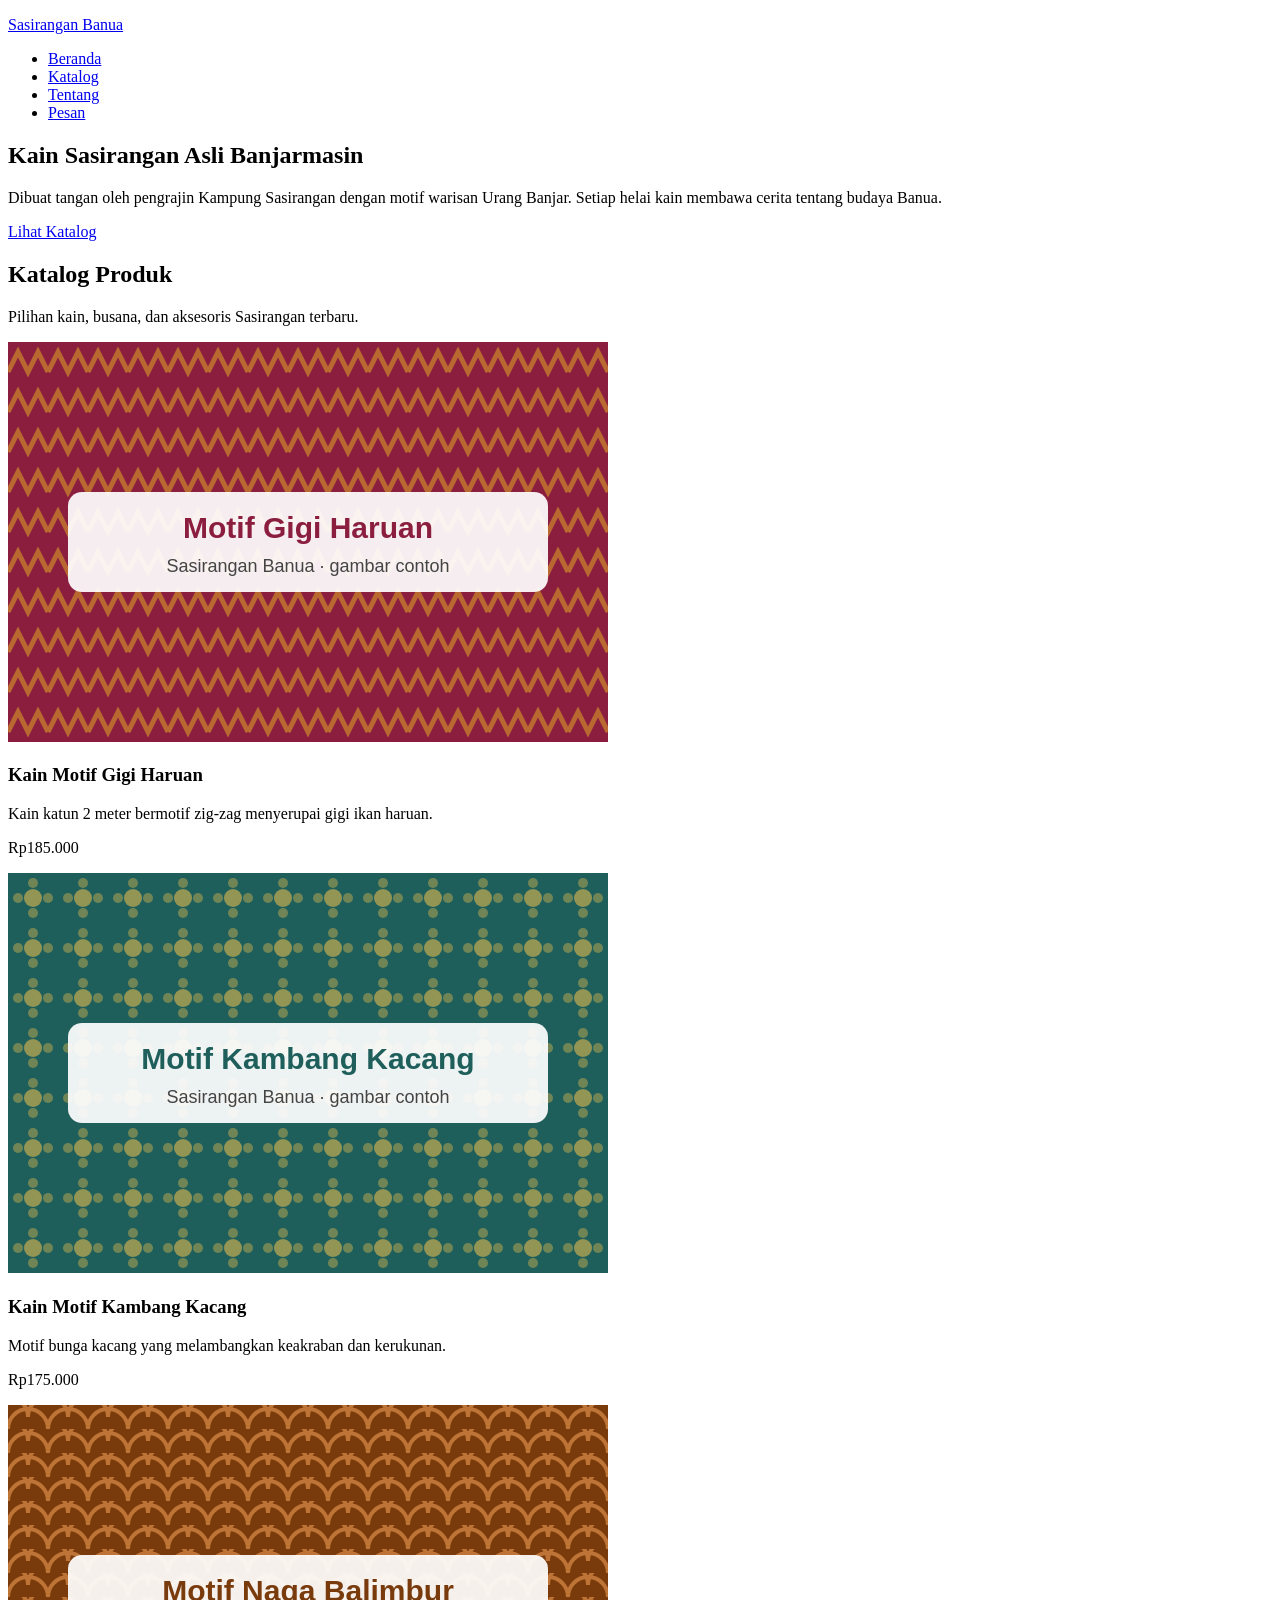
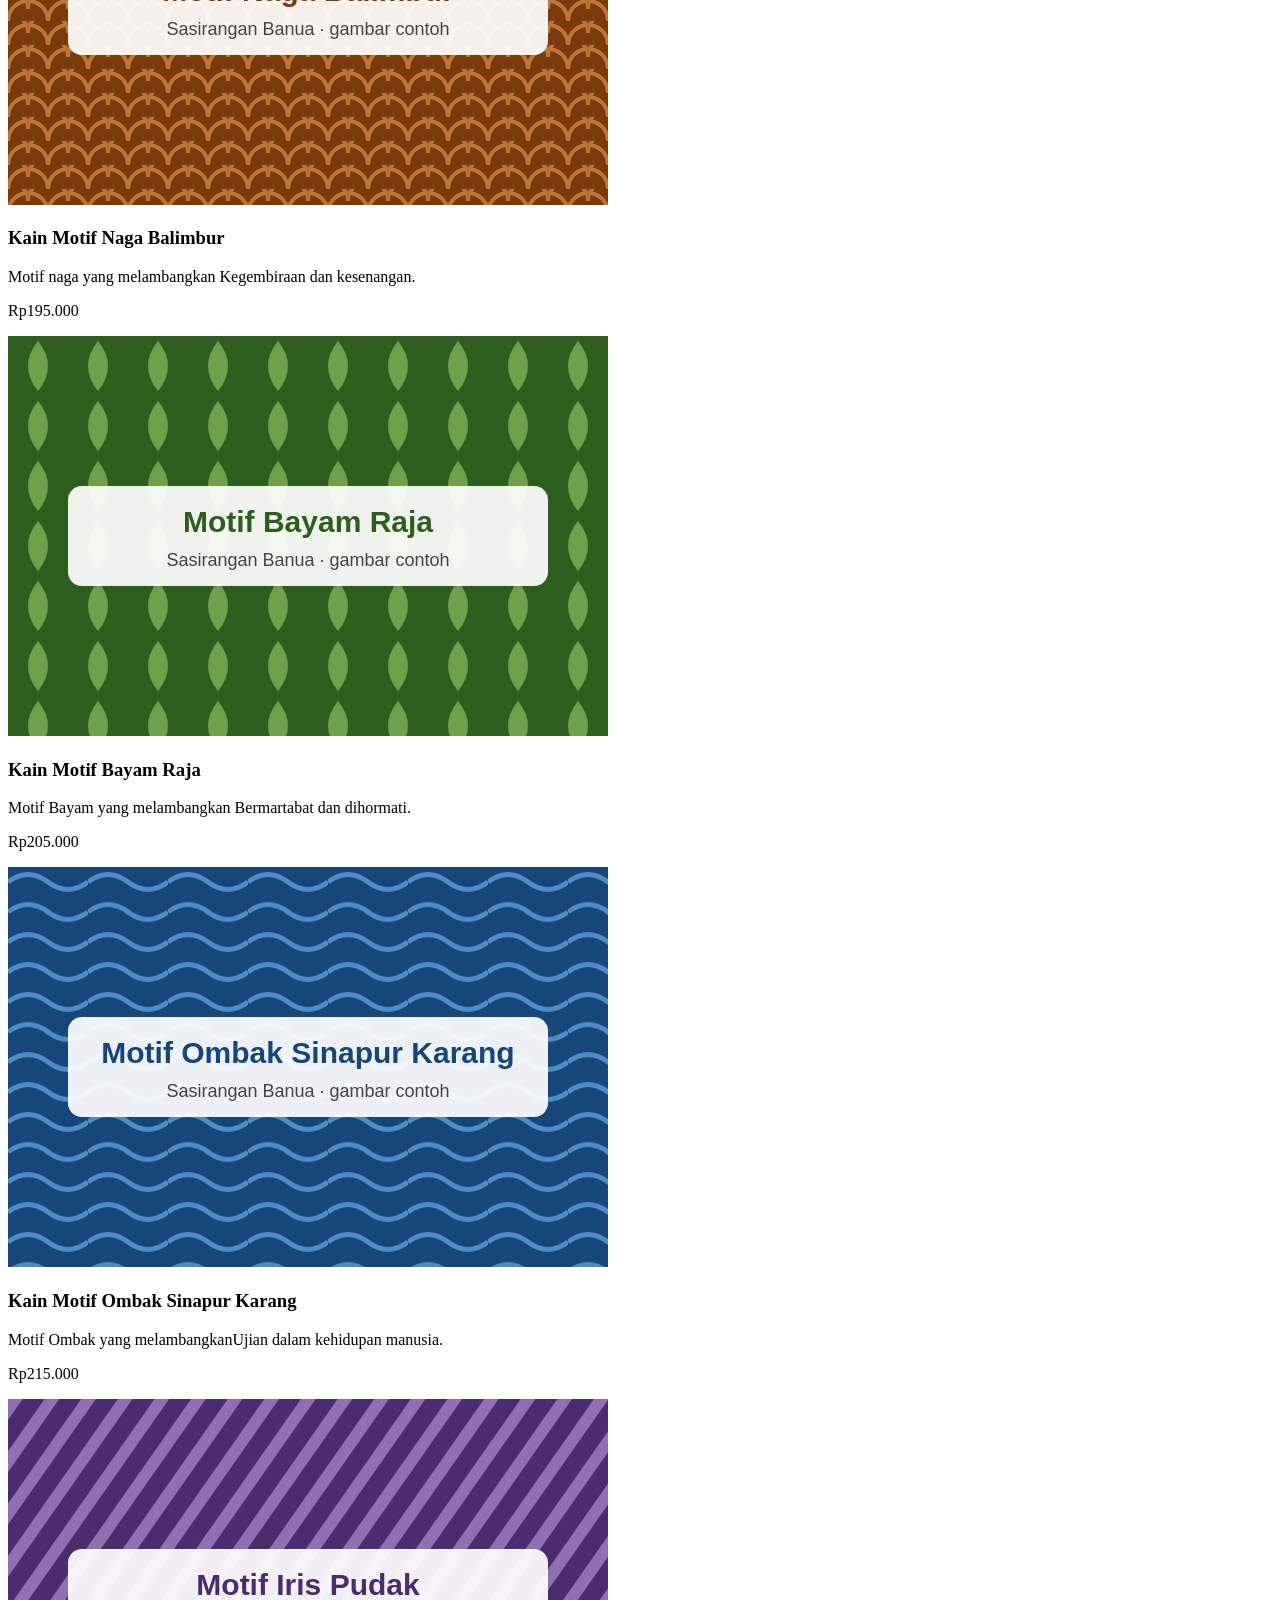
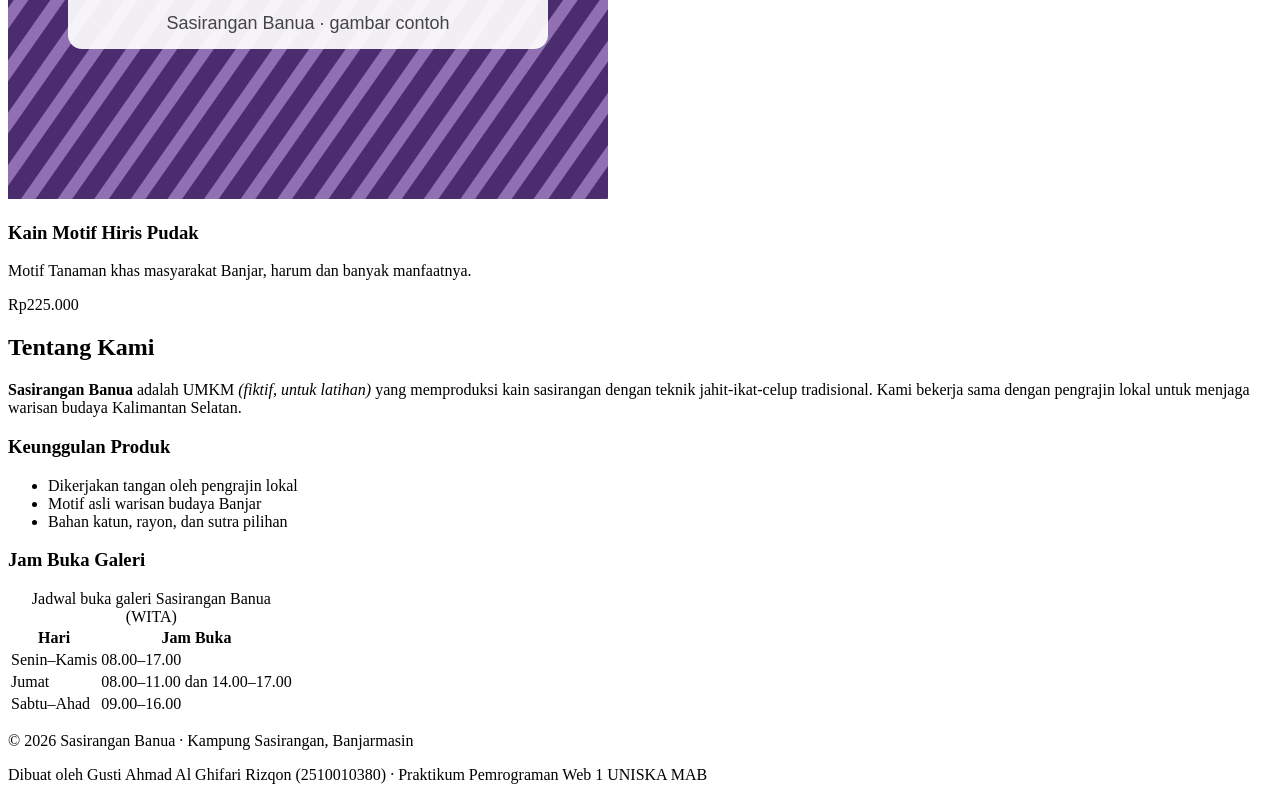
==== index.html @ bb72d0d4 "Perbaiki hasil validasi W3C" ====
<!DOCTYPE html> 
<html lang="id">  
<head> 
<meta charset="UTF-8"> 
<meta name="viewport" content="width=device-width, initial-scale=1.0"> 
<meta name="description" content="Katalog kain dan busana Sasirangan khas Banjarmasin karya pengrajin lokal."> 
    <title>Sasirangan Banua | Kain Khas Banjar</title>
</head>
<body>

    <!-- ========== HEADER & NAVIGASI ========== --> 
<header class="header-situs"> 
  <p class="logo"><a href="index.html">Sasirangan Banua</a></p> 
  <nav aria-label="Navigasi utama"> 
    <ul class="menu"> 
      <li><a href="index.html" aria-current="page">Beranda</a></li> 
      <li><a href="#katalog">Katalog</a></li> 
      <li><a href="#tentang">Tentang</a></li> 
      <li><a href="kontak.html">Pesan</a></li> 
    </ul> 
  </nav> 
</header>

<main> 
      <!-- ========== HERO ========== --> 
  <section class="hero" id="beranda"> 
    <h1>Kain Sasirangan Asli Banjarmasin</h1> 
    <p>Dibuat tangan oleh pengrajin Kampung Sasirangan dengan motif warisan Urang Banjar. 
      Setiap helai kain membawa cerita tentang budaya Banua.</p> 
    <a class="tombol" href="#katalog">Lihat Katalog</a> 
  </section> 

  <!-- ========== KATALOG ========== --> 
<section class="bagian" id="katalog"> 
  <h2>Katalog Produk</h2> 
  <p>Pilihan kain, busana, dan aksesoris Sasirangan terbaru.</p> 
 
  <div class="katalog-grid"> 
    <article class="kartu"> 
      <img src="img/gigi-haruan.svg" alt="Kain sasirangan motif gigi haruan warna merah marun" width="600" height="400"> 
      <div class="kartu-isi"> 
        <h3>Kain Motif Gigi Haruan</h3> 
        <p>Kain katun 2 meter bermotif zig-zag menyerupai gigi ikan haruan.</p> 
        <p class="harga">Rp185.000</p> 
      </div> 
    </article> 
 
    <article class="kartu"> 
      <img src="img/kambang-kacang.svg" alt="Kain sasirangan motif kambang kacang warna hijau tosca" 
        width="600" height="400"> 
      <div class="kartu-isi"> 
        <h3>Kain Motif Kambang Kacang</h3> 
        <p>Motif bunga kacang yang melambangkan keakraban dan kerukunan.</p> 
        <p class="harga">Rp175.000</p> 
      </div> 
    </article> 
        <article class="kartu"> 
      <img src="img/naga-balimbur.svg" alt="Kain sasirangan motif Naga Balimbur warna coklat muda" 
        width="600" height="400"> 
      <div class="kartu-isi"> 
        <h3>Kain Motif Naga Balimbur</h3> 
        <p>Motif naga yang melambangkan Kegembiraan dan kesenangan.</p> 
        <p class="harga">Rp195.000</p> 
      </div> 
    </article> 
        <article class="kartu"> 
      <img src="img/bayam-raja.svg" alt="Kain sasirangan motif Bayam Raja warna hijau muda" 
        width="600" height="400"> 
      <div class="kartu-isi"> 
        <h3>Kain Motif Bayam Raja</h3> 
        <p>Motif Bayam yang melambangkan Bermartabat dan dihormati.</p> 
        <p class="harga">Rp205.000</p> 
      </div> 
    </article> 
        </article> 
        <article class="kartu"> 
      <img src="img/ombak-sinapur-karang.svg" alt="Kain sasirangan motif Ombak Sinapur Karang warna biru laut" 
        width="600" height="400"> 
      <div class="kartu-isi"> 
        <h3>Kain Motif Ombak Sinapur Karang</h3> 
        <p>Motif Ombak yang melambangkanUjian dalam kehidupan manusia.</p> 
        <p class="harga">Rp215.000</p> 
      </div> 
    </article> 
        </article> 
        <article class="kartu"> 
      <img src="img/iris-pudak.svg" alt="Kain sasirangan motif Hiris Pudak warna ungu muda" 
        width="600" height="400"> 
      <div class="kartu-isi"> 
        <h3>Kain Motif Hiris Pudak</h3> 
        <p>Motif Tanaman khas masyarakat Banjar, harum dan banyak manfaatnya.</p> 
        <p class="harga">Rp225.000</p> 
      </div> 
    </article> 
  </div> 
</section> 

  <!-- ========== TENTANG ========== --> 
  <section class="bagian" id="tentang"> 
    <h2>Tentang Kami</h2> 
    <p><strong>Sasirangan Banua</strong> adalah UMKM <em>(fiktif, untuk latihan)</em> yang 
      memproduksi kain sasirangan dengan teknik jahit-ikat-celup tradisional. Kami bekerja sama 
      dengan pengrajin lokal untuk menjaga warisan budaya Kalimantan Selatan.</p> 
 
    <h3>Keunggulan Produk</h3> 
    <ul> 
      <li>Dikerjakan tangan oleh pengrajin lokal</li> 
      <li>Motif asli warisan budaya Banjar</li> 
      <li>Bahan katun, rayon, dan sutra pilihan</li> 
    </ul> 
 
    <h3>Jam Buka Galeri</h3> 
    <table> 
      <caption>Jadwal buka galeri Sasirangan Banua (WITA)</caption> 
      <thead> 
        <tr> 
          <th scope="col">Hari</th> 
          <th scope="col">Jam Buka</th> 
        </tr> 
      </thead> 
      <tbody> 
        <tr> 
          <td>Senin–Kamis</td> 
          <td>08.00–17.00</td> 
        </tr> 
        <tr> 
          <td>Jumat</td> 
          <td>08.00–11.00 dan 14.00–17.00</td> 
        </tr> 
        <tr> 
          <td>Sabtu–Ahad</td> 
          <td>09.00–16.00</td> 
        </tr> 
      </tbody> 
    </table> 
  </section> 
</main>

    <!-- ========== FOOTER ========== --> 
  <footer class="footer-situs"> 
    <p>&copy; 2026 Sasirangan Banua &middot; Kampung Sasirangan, Banjarmasin</p> 
    <p>Dibuat oleh Gusti Ahmad Al Ghifari Rizqon (2510010380) &middot; Praktikum Pemrograman Web 1 UNISKA MAB</p> 
  </footer> 

</body>
</html>
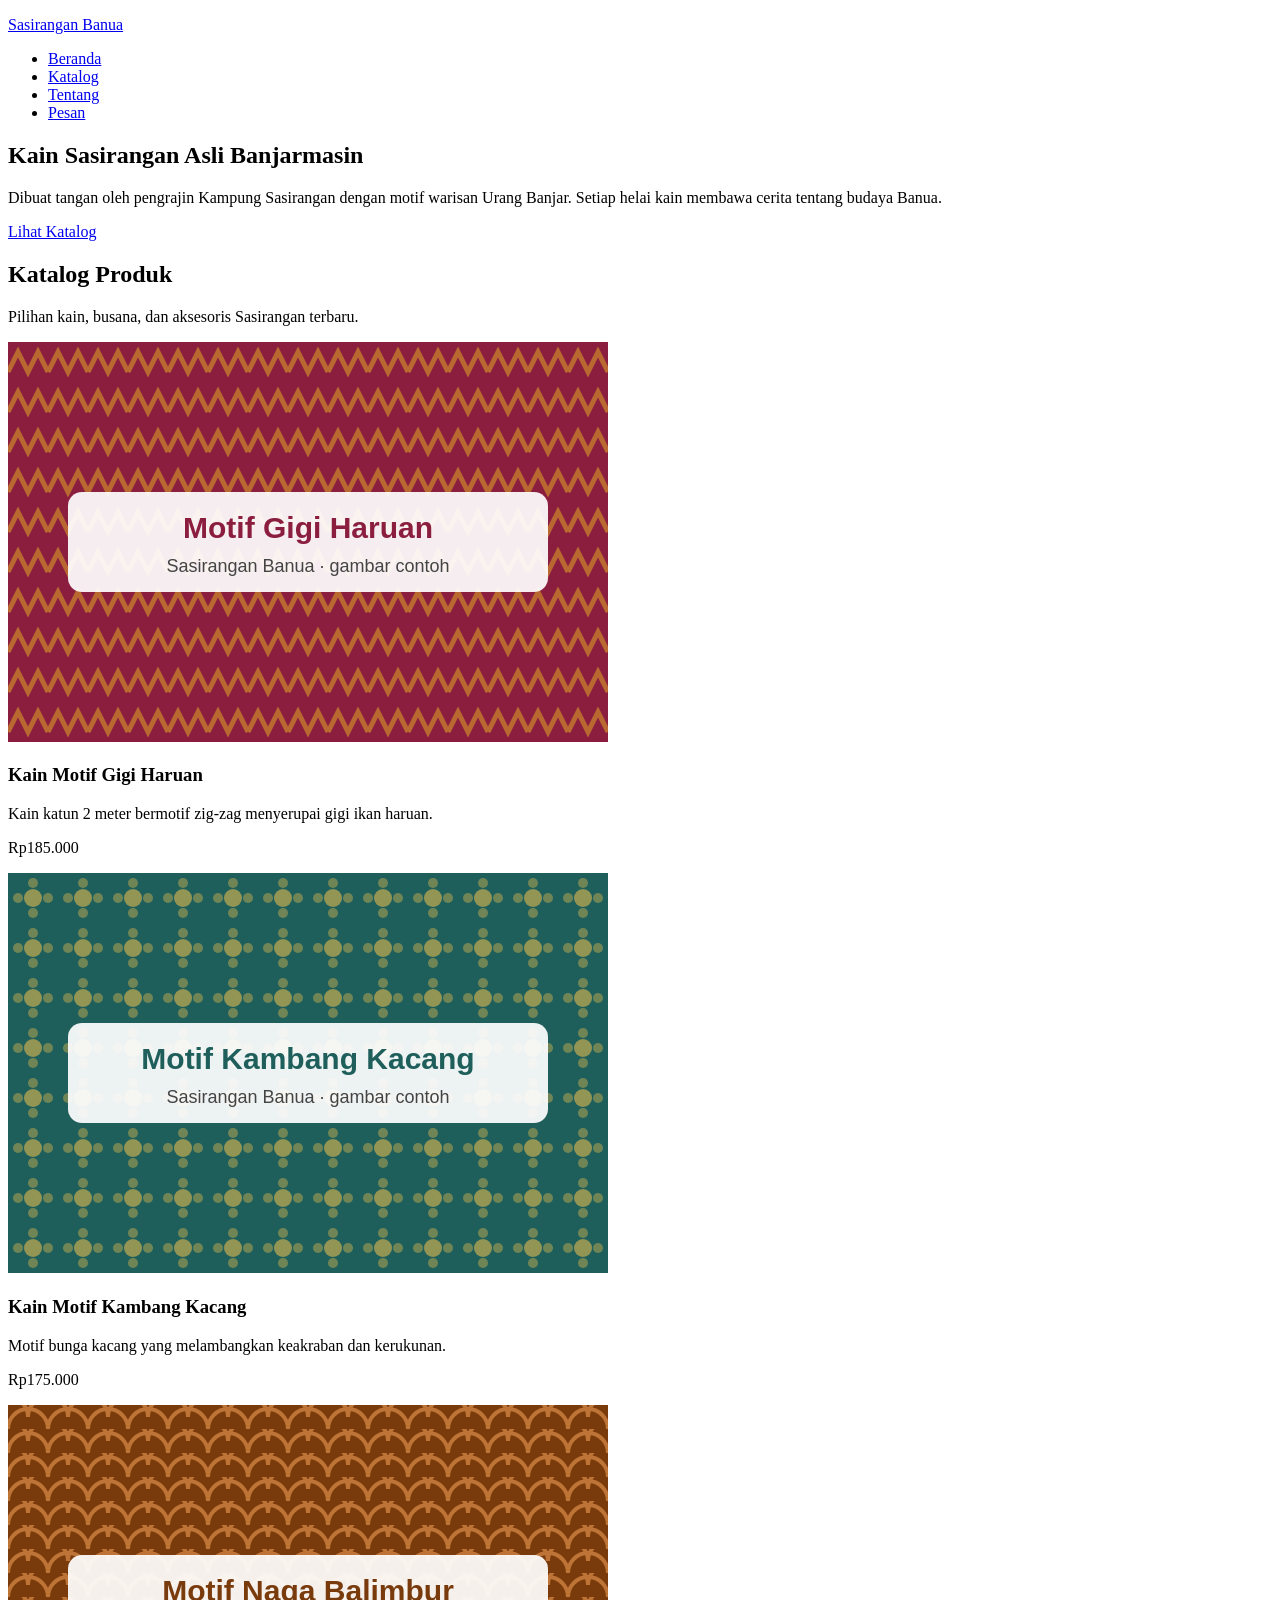
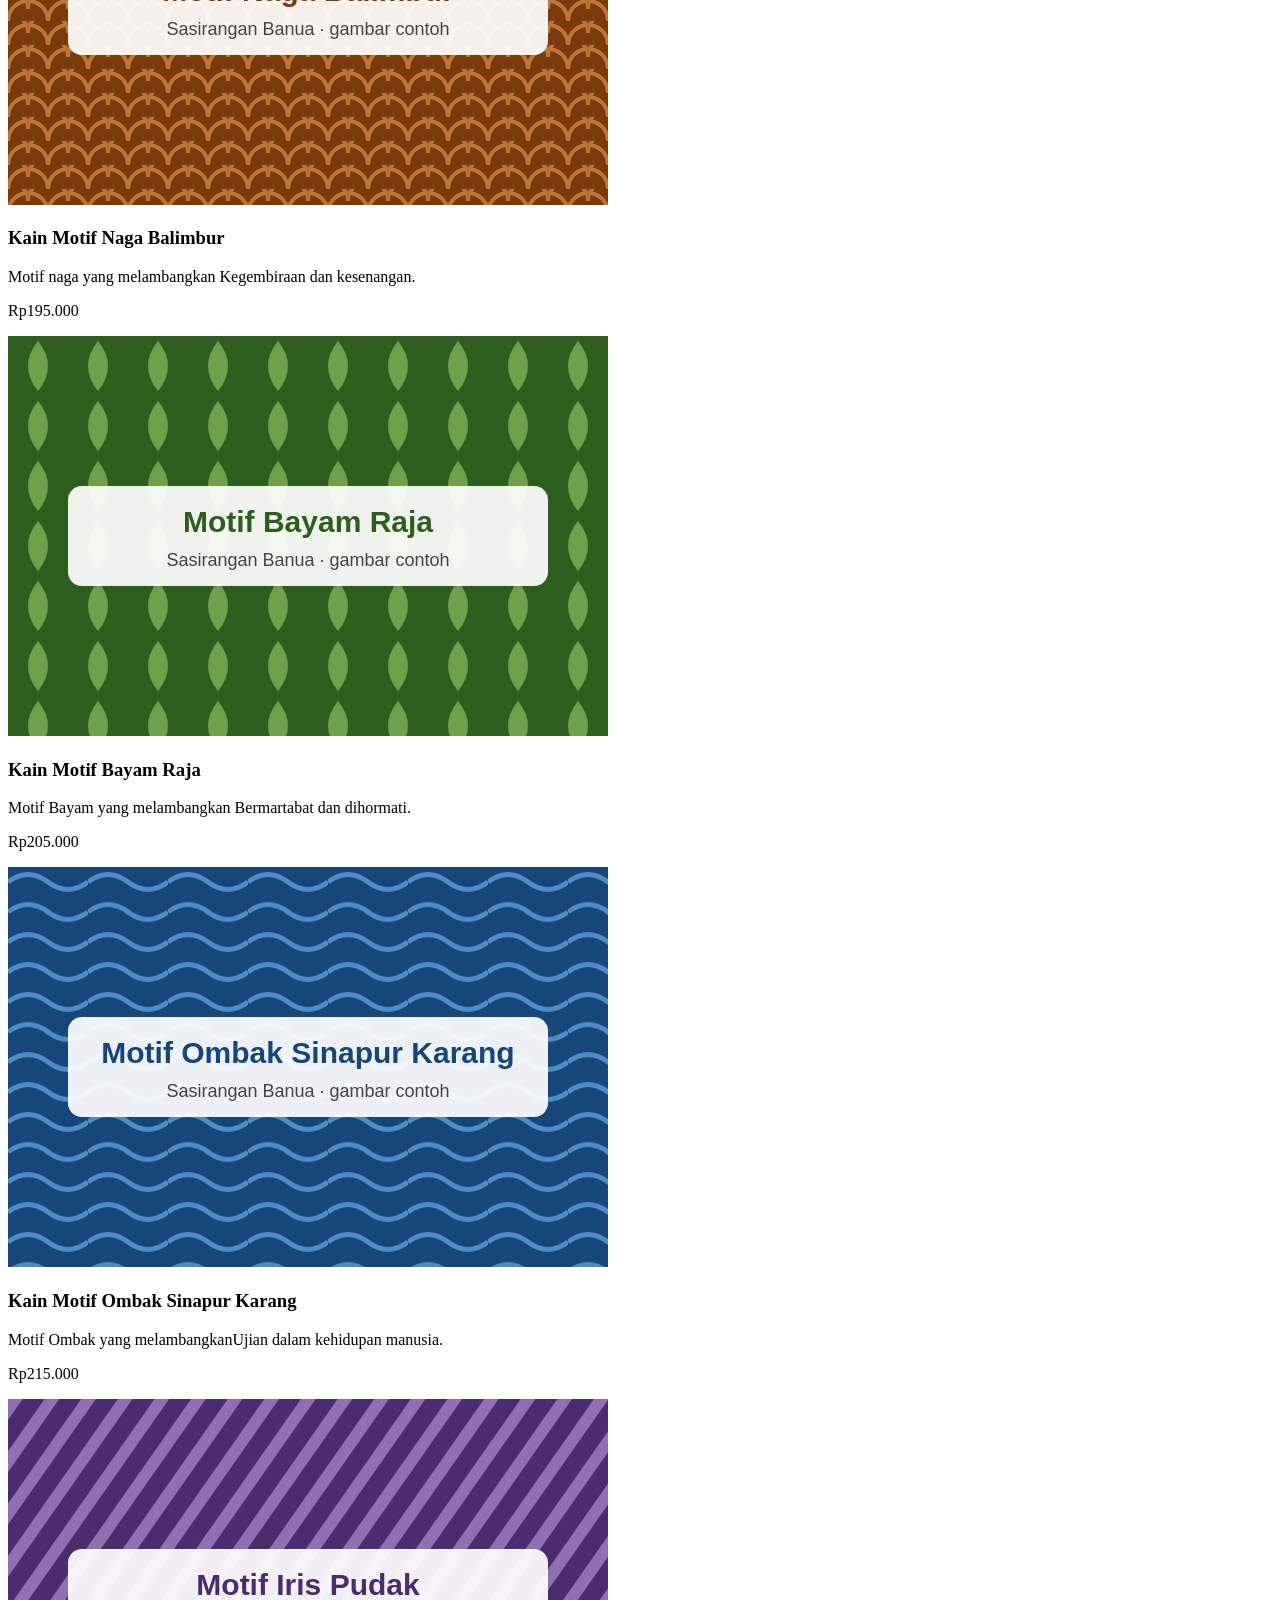
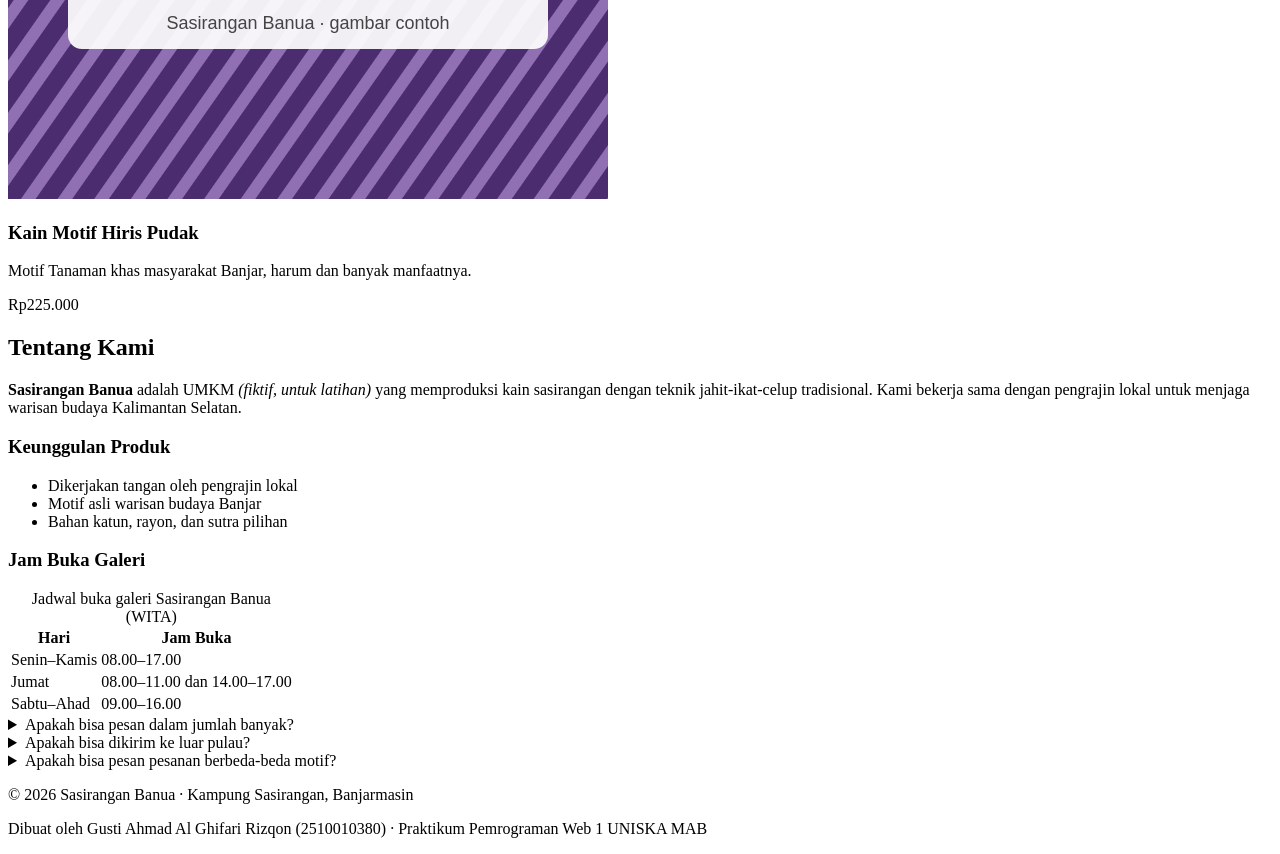
==== commit 17889824: "Tambahkan bagian Pertanyaan Umum (FAQ)" ====
--- a/index.html
+++ b/index.html
@@ -134,6 +134,19 @@
       </tbody> 
     </table> 
   </section> 
+
+  <details> 
+  <summary>Apakah bisa pesan dalam jumlah banyak?</summary> 
+  <p>Bisa. Untuk pemesanan di atas 20 helai, silakan hubungi kami melalui WhatsApp.</p>  
+  </details> 
+  <details> 
+  <summary>Apakah bisa dikirim ke luar pulau?</summary> 
+  <p>Bisa. Untuk pemesanan luar pulau, silakan hubungi kami melalui WhatsApp.</p>  
+  </details>
+  <details> 
+  <summary>Apakah bisa pesan pesanan berbeda-beda motif?</summary> 
+  <p>Bisa. Untuk pemesanan dengan motif berbeda, silakan isi formulir pemesanan pada bagian catatan tambahan.</p>  
+  </details>
 </main>
 
     <!-- ========== FOOTER ========== --> 
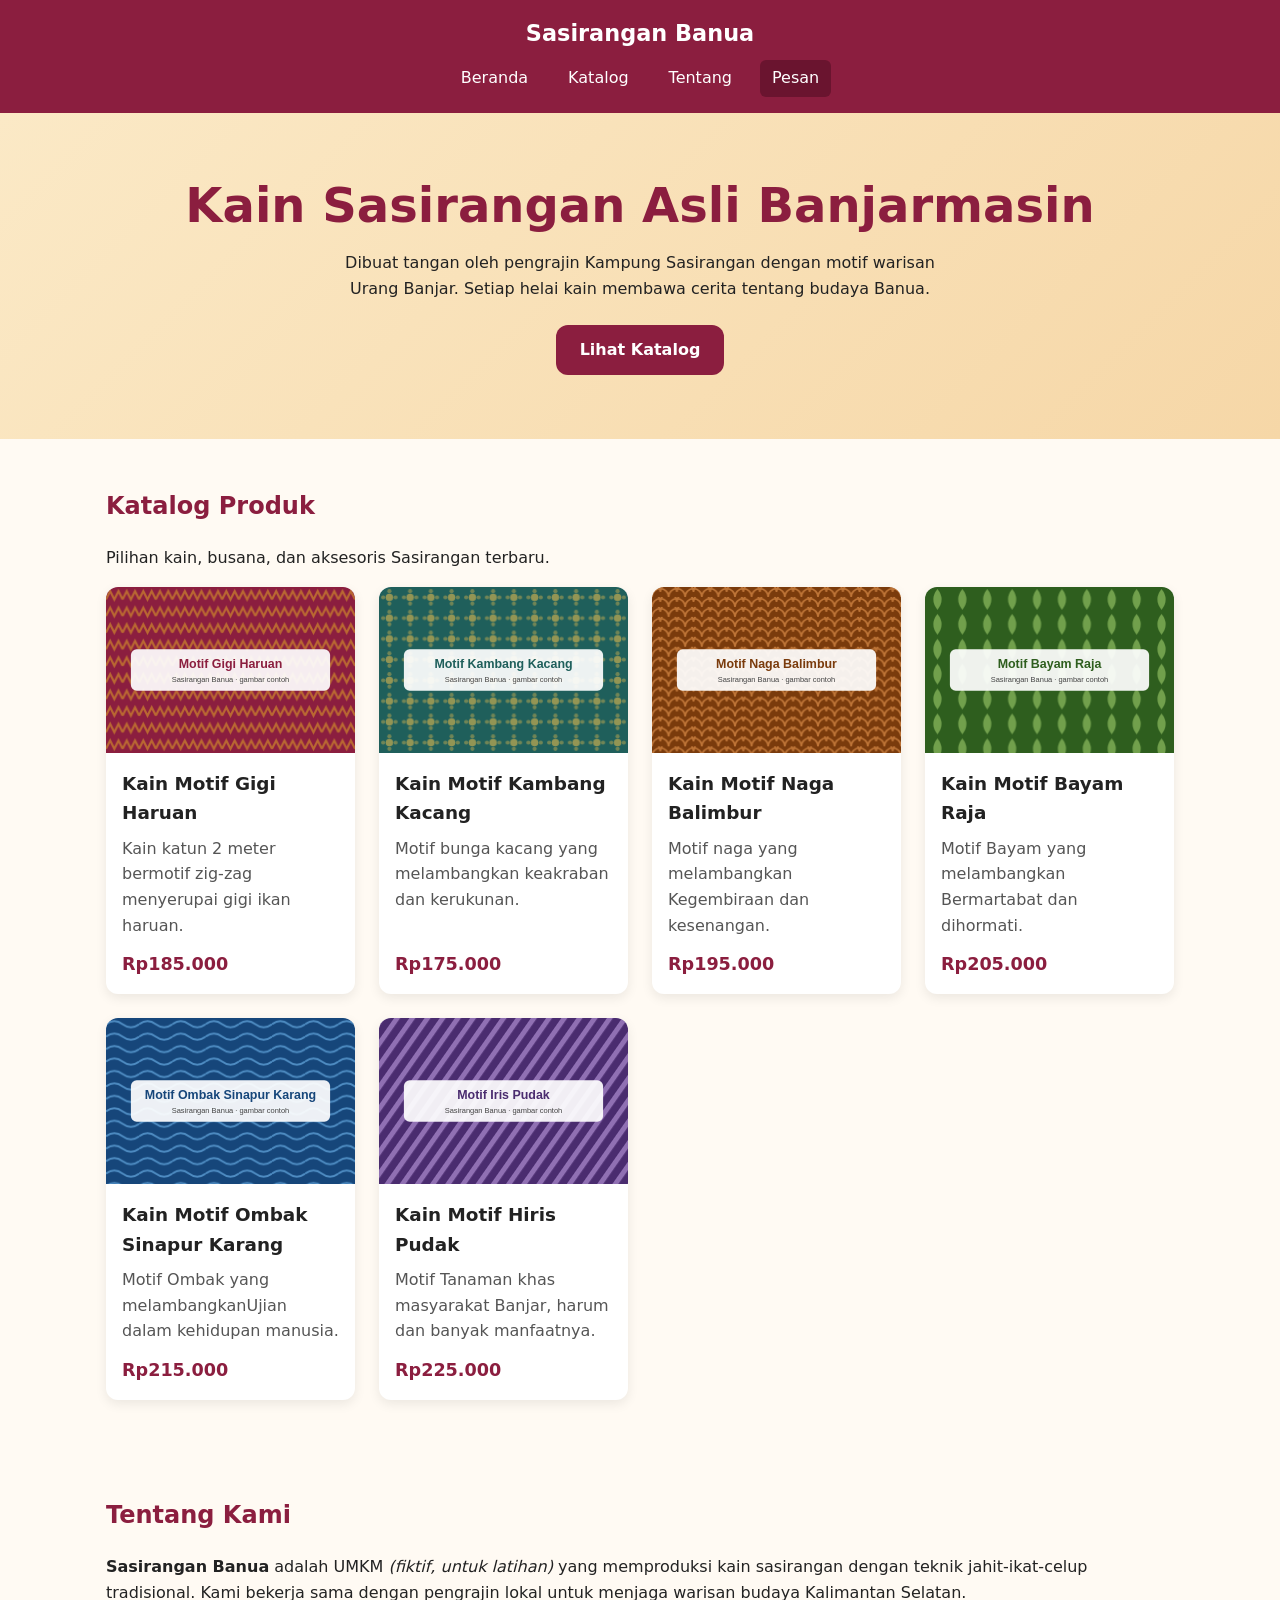
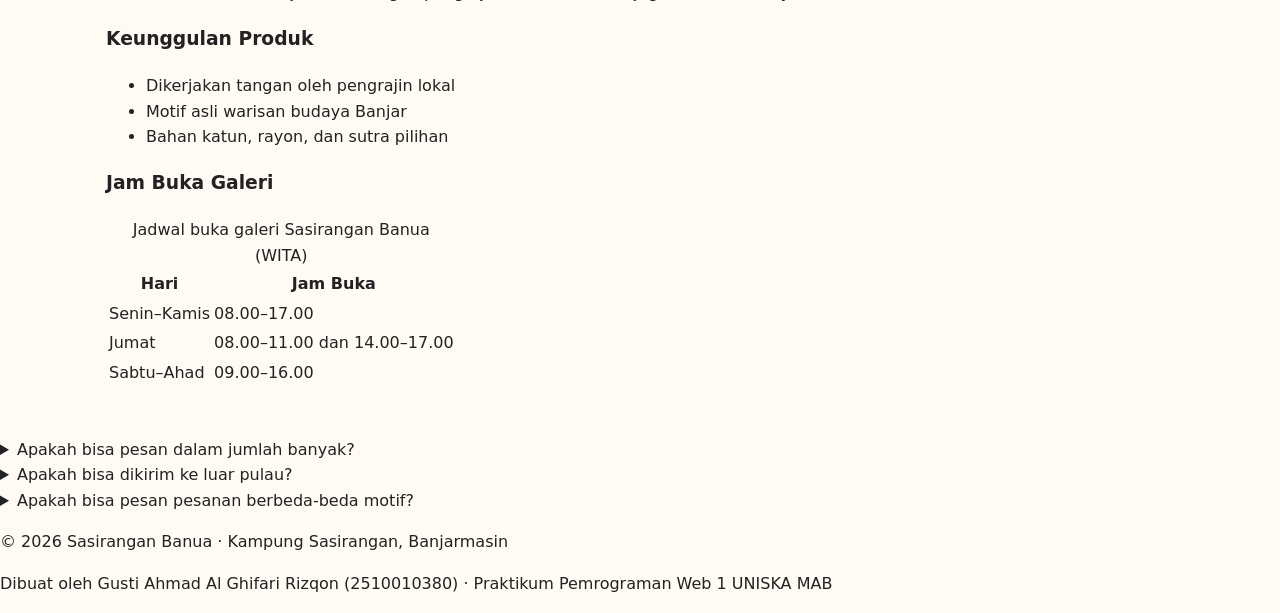
==== commit ff4049db: "Tambah gaya dasar, header, hero, dan katalog grid" ====
--- a/index.html
+++ b/index.html
@@ -5,6 +5,7 @@
 <meta name="viewport" content="width=device-width, initial-scale=1.0"> 
 <meta name="description" content="Katalog kain dan busana Sasirangan khas Banjarmasin karya pengrajin lokal."> 
     <title>Sasirangan Banua | Kain Khas Banjar</title>
+    <link rel="stylesheet" href="css/style.css">
 </head>
 <body>
 
@@ -13,10 +14,10 @@
   <p class="logo"><a href="index.html">Sasirangan Banua</a></p> 
   <nav aria-label="Navigasi utama"> 
     <ul class="menu"> 
-      <li><a href="index.html" aria-current="page">Beranda</a></li> 
+      <li><a href="index.html">Beranda</a></li> 
       <li><a href="#katalog">Katalog</a></li> 
       <li><a href="#tentang">Tentang</a></li> 
-      <li><a href="kontak.html">Pesan</a></li> 
+      <li><a href="kontak.html" aria-current="page">Pesan</a></li> 
     </ul> 
   </nav> 
 </header>
--- a/css/style.css
+++ b/css/style.css
@@ -0,0 +1,214 @@
+ /* ========================================================= 
+    Sasirangan Banua — style.css 
+    Pendekatan: mobile-first (gaya dasar untuk HP, lalu 
+    disesuaikan untuk layar lebar dengan media query) 
+    ========================================================= */ 
+  
+ /* ---------- 1. Variabel (custom properties) ---------- */ 
+ :root { 
+   --warna-utama: #8b1e3f;        /* merah marun sasirangan */ 
+   --warna-utama-gelap: #6a142f; 
+   --warna-aksen: #e0a526;        /* kuning kunyit */ 
+   --warna-krem: #fbe9c6; 
+   --warna-teks: #222222; 
+   --warna-teks-lembut: #555555; 
+   --warna-latar: #fffaf3; 
+   --warna-kartu: #ffffff; 
+   --radius: 12px; 
+   --bayangan: 0 4px 12px rgba(0, 0, 0, 0.08); 
+   --lebar-maks: 1100px; 
+ } 
+  
+ /* ---------- 2. Reset ringan & dasar ---------- */ 
+ *, 
+ *::before, 
+ *::after { 
+   box-sizing: border-box; 
+ } 
+  
+ html { 
+   scroll-behavior: smooth; 
+   scroll-padding-top: 7rem;      /* agar judul tidak tertutup header sticky */ 
+ } 
+  
+ body { 
+   margin: 0; 
+   font-family: "Segoe UI", system-ui, -apple-system, Roboto, Arial, sans-serif; 
+   font-size: 1rem; 
+   line-height: 1.6; 
+   color: var(--warna-teks); 
+   background-color: var(--warna-latar); 
+ } 
+  
+ img { 
+   display: block; 
+   max-width: 100%; 
+   height: auto;
+ } 
+  
+ a { 
+   color: var(--warna-utama); 
+ } 
+  
+ /* Penanda fokus untuk pengguna keyboard — JANGAN dihapus */ 
+ a:focus-visible, 
+ button:focus-visible, 
+ input:focus-visible, 
+ select:focus-visible, 
+ textarea:focus-visible { 
+   outline: 3px solid var(--warna-utama-gelap); 
+   outline-offset: 2px; 
+ } 
+ /* ---------- 3. Header & navigasi (Flexbox) ---------- */ 
+.header-situs { 
+  position: sticky; 
+  top: 0; 
+  z-index: 10; 
+  display: flex; 
+  flex-direction: column;      /* HP: logo di atas menu */ 
+  align-items: center; 
+  gap: 0.5rem; 
+  padding: 1rem; 
+  background-color: var(--warna-utama); 
+  color: #ffffff; 
+} 
+ 
+.logo { 
+  margin: 0; 
+  font-size: 1.4rem; 
+  font-weight: 700; 
+} 
+ 
+.logo a { 
+  color: inherit; 
+  text-decoration: none; 
+} 
+ 
+.menu { 
+  display: flex; 
+  flex-wrap: wrap; 
+  justify-content: center; 
+  gap: 0.25rem 1rem; 
+  margin: 0; 
+  padding: 0; 
+  list-style: none; 
+} 
+ 
+.menu a { 
+  display: block; 
+  padding: 0.35rem 0.75rem; 
+  border-radius: 6px; 
+  color: #ffffff; 
+  text-decoration: none; 
+} 
+ 
+.menu a:hover, 
+.menu a[aria-current="page"] { 
+  background-color: var(--warna-utama-gelap); 
+} 
+ 
+.header-situs a:focus-visible { 
+  outline-color: #ffffff;        /* fokus putih agar terlihat di latar header yang gelap */ 
+} 
+/* ---------- 4. Hero ---------- */ 
+.hero { 
+  padding: 4rem 1rem; 
+  text-align: center; 
+  background: linear-gradient(135deg, var(--warna-krem), #f6d7a7); 
+} 
+ 
+.hero h1 { 
+  margin: 0 0 1rem; 
+  font-size: clamp(1.8rem, 5vw, 3rem); 
+  line-height: 1.2; 
+  color: var(--warna-utama); 
+} 
+ 
+.hero p { 
+  max-width: 40rem; 
+  margin: 0 auto 1.5rem; 
+} 
+ 
+/* ---------- 5. Tombol ---------- */ 
+.tombol { 
+  display: inline-block; 
+  padding: 0.75rem 1.5rem; 
+  border: none; 
+  border-radius: var(--radius); 
+  background-color: var(--warna-utama); 
+  color: #ffffff; 
+  font: inherit; 
+  font-weight: 600; 
+  text-decoration: none; 
+  cursor: pointer; 
+  transition: background-color 0.2s ease, transform 0.2s ease; 
+} 
+ 
+.tombol:hover { 
+  background-color: var(--warna-utama-gelap); 
+  transform: translateY(-2px); 
+}
+ /* ---------- 6. Bagian (section) umum ---------- */ 
+ .bagian { 
+   max-width: var(--lebar-maks); 
+   margin-inline: auto; 
+   padding: 3rem 1rem; 
+ } 
+  
+ .bagian h1, 
+ .bagian h2 { 
+   margin-top: 0; 
+   color: var(--warna-utama); 
+ } 
+  
+ /* ---------- 7. Katalog (CSS Grid) ---------- */ 
+ .katalog-grid { 
+   display: grid; 
+   grid-template-columns: repeat(auto-fill, minmax(240px, 1fr)); 
+   gap: 1.5rem; 
+ } 
+  
+ .kartu { 
+   display: flex; 
+   flex-direction: column; 
+   overflow: hidden; 
+   border-radius: var(--radius); 
+   background-color: var(--warna-kartu); 
+   box-shadow: var(--bayangan); 
+   transition: transform 0.2s ease; 
+ } 
+  
+ .kartu:hover { 
+   transform: translateY(-4px); 
+ } 
+  
+ .kartu img { 
+   width: 100%; 
+   aspect-ratio: 3 / 2; 
+   object-fit: cover; 
+ } 
+  
+ .kartu-isi { 
+   display: flex; 
+   flex-direction: column; 
+   flex-grow: 1;                  /* isi kartu mengisi sisa tinggi */ 
+   padding: 1rem; 
+ } 
+  
+ .kartu h3 { 
+   margin: 0 0 0.5rem; 
+   font-size: 1.15rem; 
+ } 
+  
+ .kartu p { 
+   margin: 0 0 0.75rem; 
+   color: var(--warna-teks-lembut); 
+ } 
+  
+ .kartu .harga { 
+   margin-top: auto;              /* harga selalu di bagian bawah kartu */ 
+   margin-bottom: 0; 
+   font-size: 1.1rem; 
+   font-weight: 700; 
+   color: var(--warna-utama); 
+ }
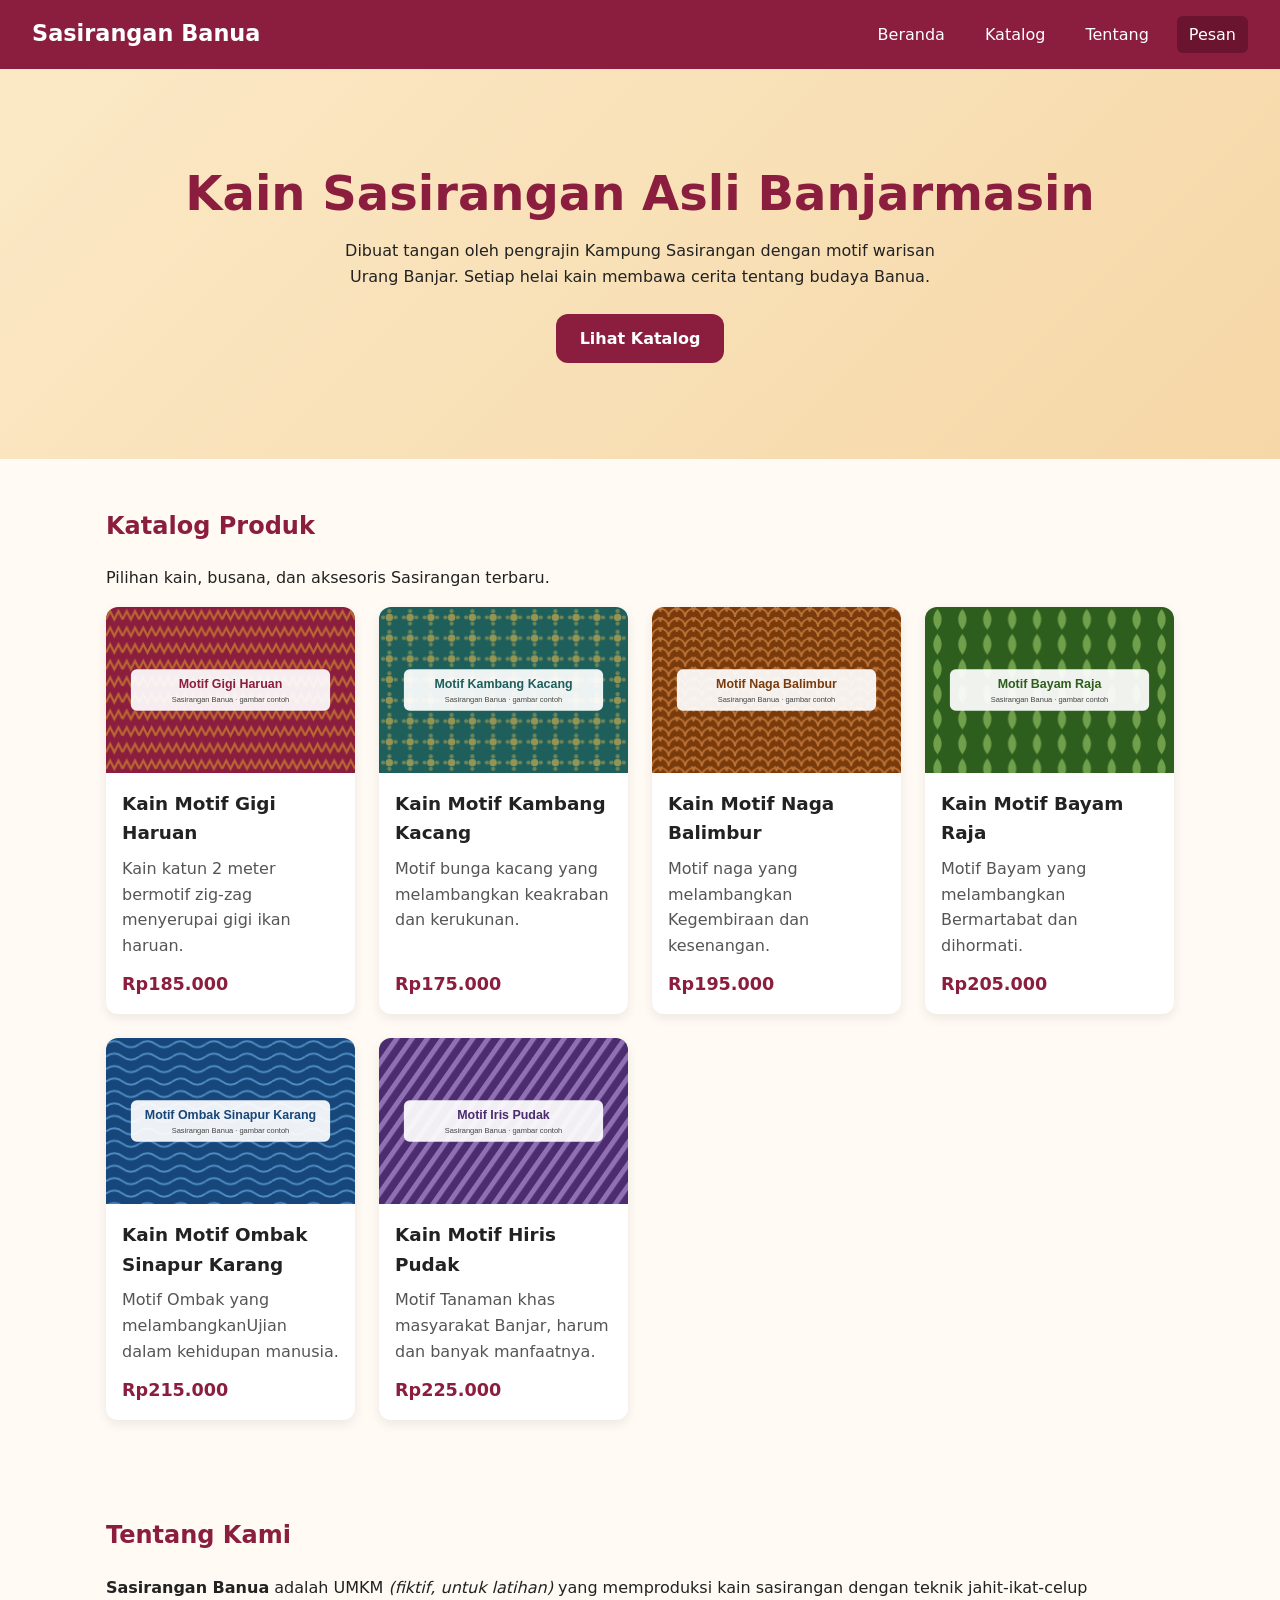
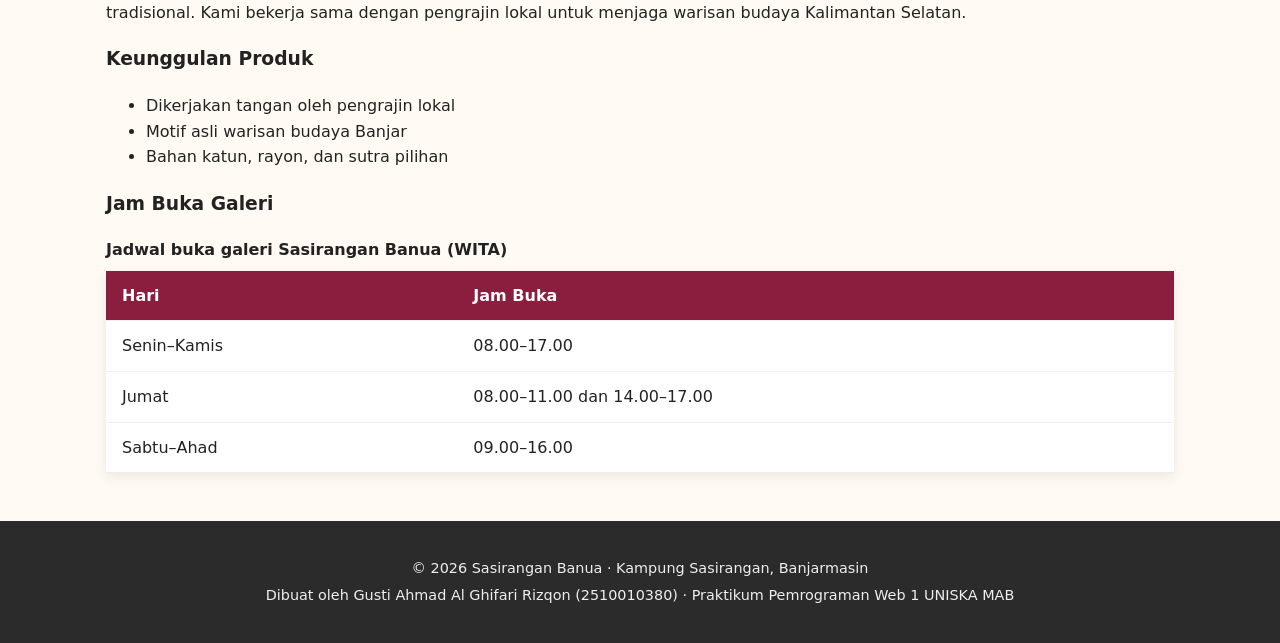
==== commit 0cfbd82f: "Perbaikan Summary" ====
--- a/index.html
+++ b/index.html
@@ -135,19 +135,6 @@
       </tbody> 
     </table> 
   </section> 
-
-  <details> 
-  <summary>Apakah bisa pesan dalam jumlah banyak?</summary> 
-  <p>Bisa. Untuk pemesanan di atas 20 helai, silakan hubungi kami melalui WhatsApp.</p>  
-  </details> 
-  <details> 
-  <summary>Apakah bisa dikirim ke luar pulau?</summary> 
-  <p>Bisa. Untuk pemesanan luar pulau, silakan hubungi kami melalui WhatsApp.</p>  
-  </details>
-  <details> 
-  <summary>Apakah bisa pesan pesanan berbeda-beda motif?</summary> 
-  <p>Bisa. Untuk pemesanan dengan motif berbeda, silakan isi formulir pemesanan pada bagian catatan tambahan.</p>  
-  </details>
 </main>
 
     <!-- ========== FOOTER ========== --> 
--- a/css/style.css
+++ b/css/style.css
@@ -211,4 +211,115 @@
    font-size: 1.1rem; 
    font-weight: 700; 
    color: var(--warna-utama); 
- }+ }
+ /* ---------- 8. Tabel ---------- */ 
+table { 
+  width: 100%; 
+  border-collapse: collapse; 
+  background-color: var(--warna-kartu); 
+  box-shadow: var(--bayangan); 
+} 
+ 
+caption { 
+  margin-bottom: 0.5rem; 
+  font-weight: 600; 
+  text-align: left; 
+} 
+ 
+th, 
+td { 
+  padding: 0.75rem 1rem; 
+  border-bottom: 1px solid #eeeeee; 
+  text-align: left; 
+} 
+ 
+thead th { 
+  background-color: var(--warna-utama); 
+  color: #ffffff; 
+}
+/* ---------- 9. Formulir ---------- */ 
+.form-pesan { 
+  display: grid; 
+  gap: 1rem; 
+  max-width: 40rem; 
+  padding: 1.5rem; 
+  border-radius: var(--radius); 
+  background-color: var(--warna-kartu); 
+  box-shadow: var(--bayangan); 
+} 
+.kolom { 
+  display: flex; 
+  flex-direction: column; 
+  gap: 0.35rem; 
+} 
+ 
+label, 
+legend { 
+  font-weight: 600; 
+} 
+ 
+input, 
+select, 
+textarea { 
+  width: 100%; 
+  padding: 0.65rem 0.75rem; 
+  border: 1px solid #b5b5b5; 
+  border-radius: 8px; 
+  font: inherit; 
+} 
+ 
+fieldset { 
+  display: flex; 
+  flex-direction: column; 
+  gap: 0.35rem; 
+  border: 1px solid #dddddd; 
+  border-radius: 8px; 
+} 
+ 
+fieldset label, 
+.cek { 
+  display: flex; 
+  align-items: center; 
+  gap: 0.5rem; 
+  font-weight: 400; 
+} 
+ 
+input[type="radio"], 
+input[type="checkbox"] { 
+  width: auto; 
+}
+/* ---------- 10. Footer ---------- */ 
+.footer-situs { 
+  padding: 2rem 1rem; 
+  background-color: #2b2b2b; 
+  color: #eeeeee; 
+  font-size: 0.9rem; 
+  text-align: center; 
+} 
+ 
+.footer-situs p { 
+  margin: 0.25rem 0; 
+} 
+/* ---------- 11. Responsif: tablet & desktop ---------- */ 
+@media (min-width: 768px) { 
+  .header-situs { 
+    flex-direction: row;          /* logo kiri, menu kanan */ 
+    justify-content: space-between; 
+    padding-inline: 2rem; 
+  } 
+ 
+  .hero { 
+    padding: 6rem 2rem; 
+  } 
+} 
+ 
+/* Hormati pengguna yang tidak ingin banyak animasi */ 
+@media (prefers-reduced-motion: reduce) { 
+  html { 
+    scroll-behavior: auto; 
+  } 
+ 
+  * { 
+    transition: none !important; 
+  } 
+} 
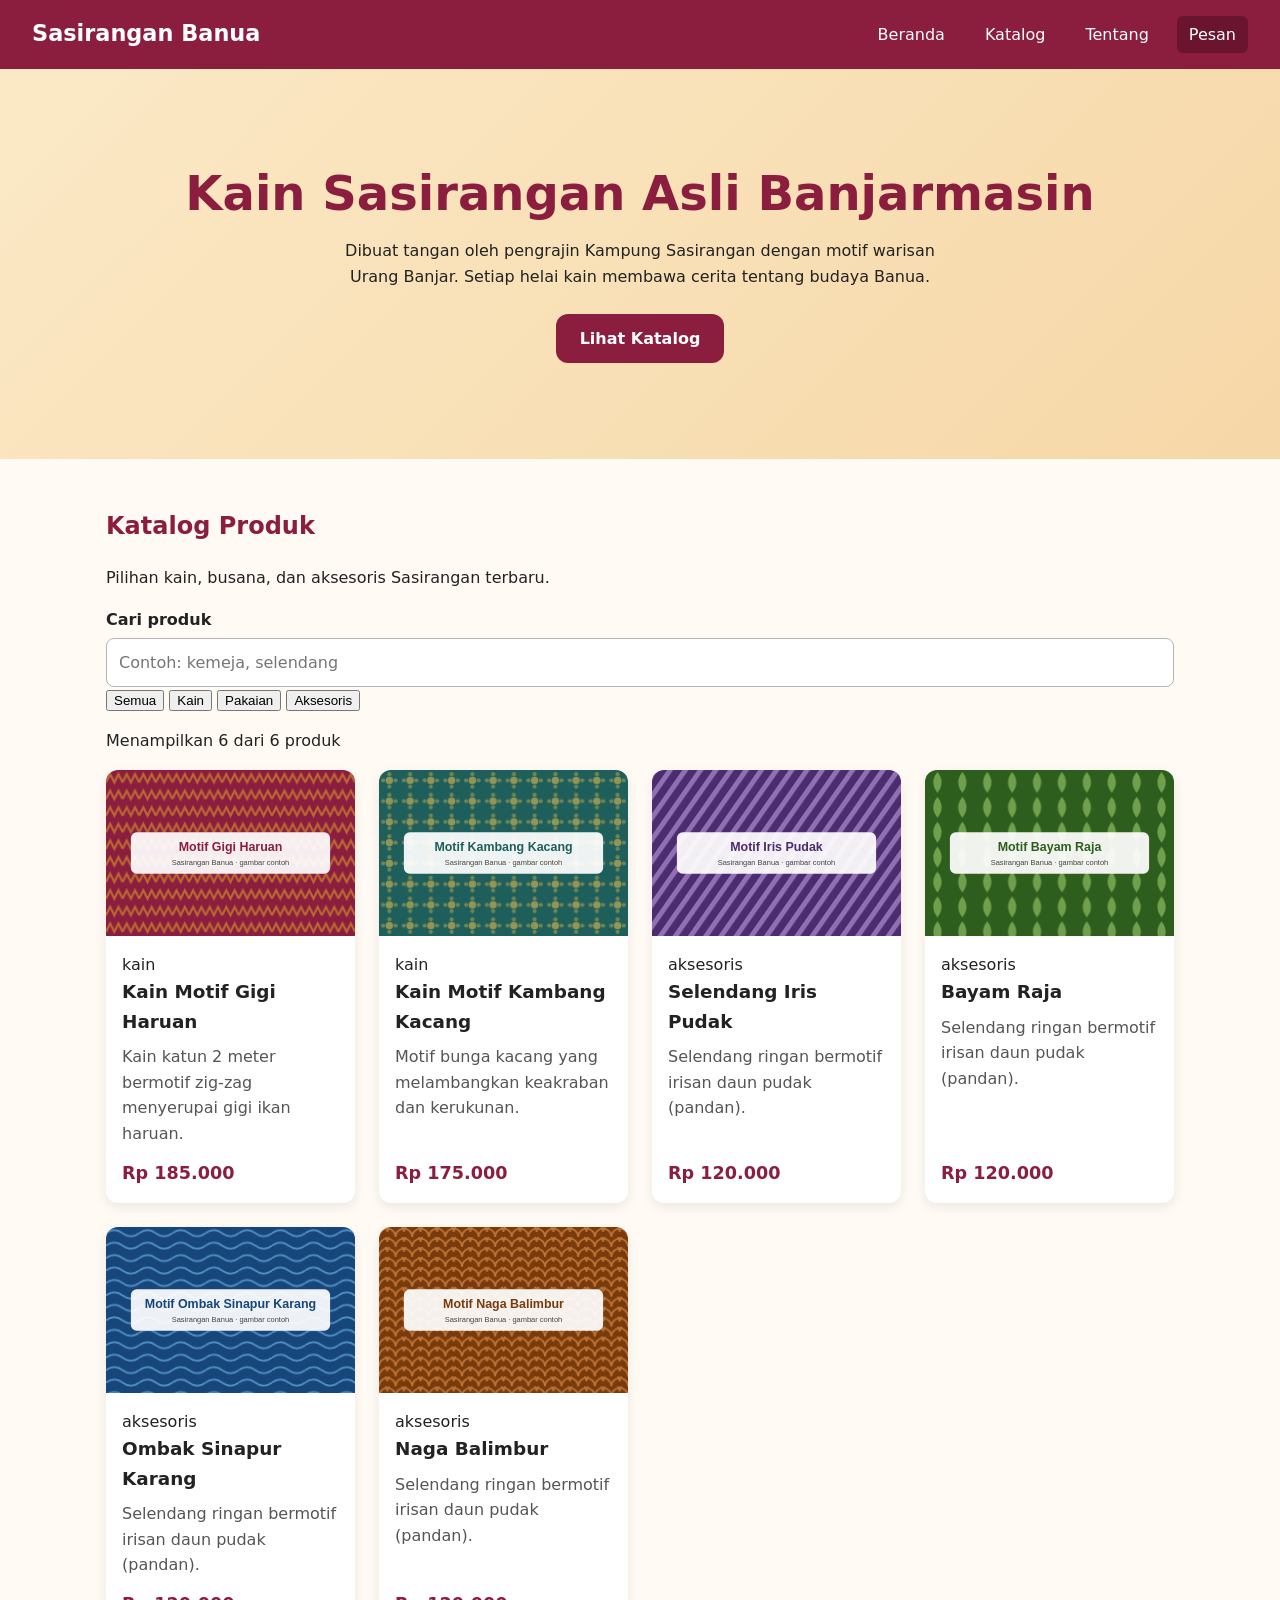
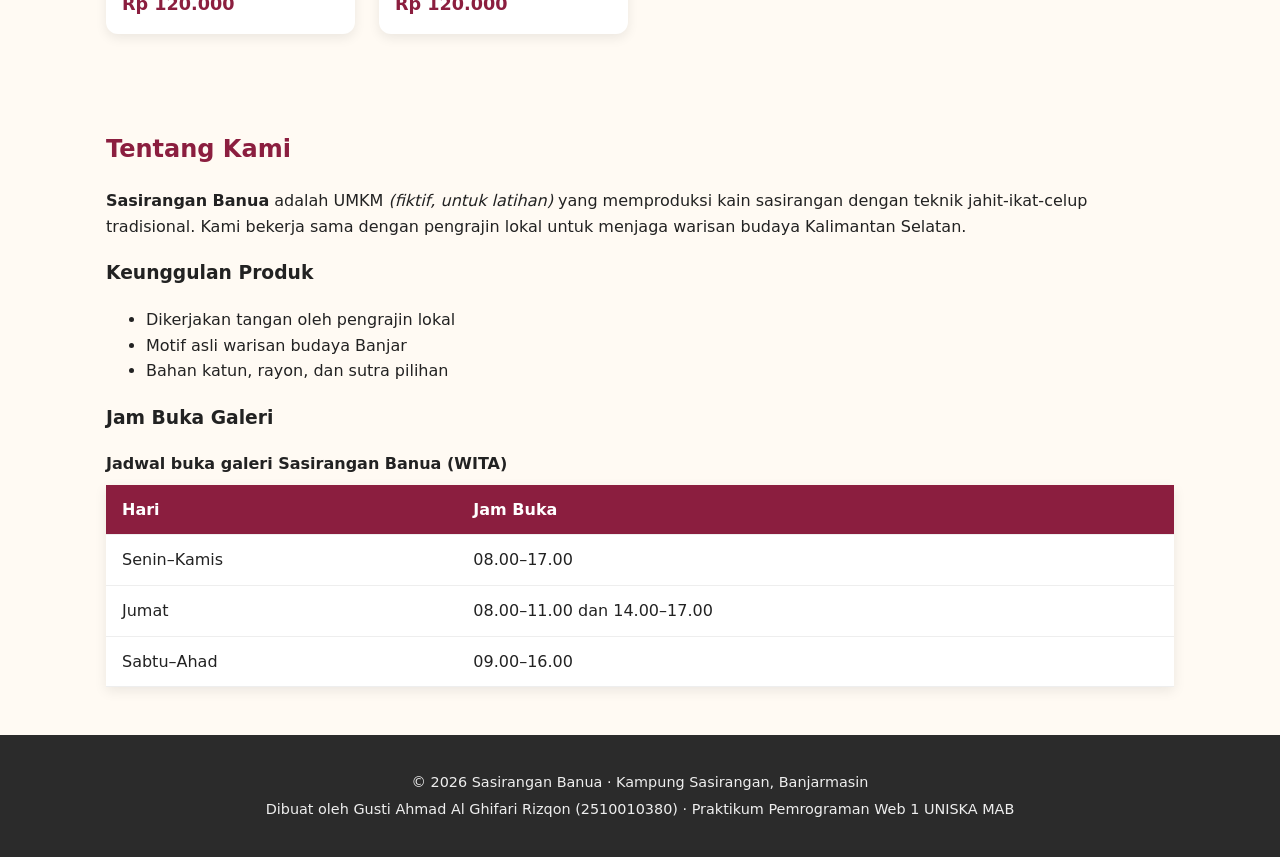
==== commit 82531a09: "Tambah pencarian dan filter kategori." ====
--- a/index.html
+++ b/index.html
@@ -6,6 +6,7 @@
 <meta name="description" content="Katalog kain dan busana Sasirangan khas Banjarmasin karya pengrajin lokal."> 
     <title>Sasirangan Banua | Kain Khas Banjar</title>
     <link rel="stylesheet" href="css/style.css">
+    <script src="js/katalog.js" defer></script>
 </head>
 <body>
 
@@ -36,64 +37,22 @@
   <h2>Katalog Produk</h2> 
   <p>Pilihan kain, busana, dan aksesoris Sasirangan terbaru.</p> 
  
-  <div class="katalog-grid"> 
-    <article class="kartu"> 
-      <img src="img/gigi-haruan.svg" alt="Kain sasirangan motif gigi haruan warna merah marun" width="600" height="400"> 
-      <div class="kartu-isi"> 
-        <h3>Kain Motif Gigi Haruan</h3> 
-        <p>Kain katun 2 meter bermotif zig-zag menyerupai gigi ikan haruan.</p> 
-        <p class="harga">Rp185.000</p> 
-      </div> 
-    </article> 
- 
-    <article class="kartu"> 
-      <img src="img/kambang-kacang.svg" alt="Kain sasirangan motif kambang kacang warna hijau tosca" 
-        width="600" height="400"> 
-      <div class="kartu-isi"> 
-        <h3>Kain Motif Kambang Kacang</h3> 
-        <p>Motif bunga kacang yang melambangkan keakraban dan kerukunan.</p> 
-        <p class="harga">Rp175.000</p> 
-      </div> 
-    </article> 
-        <article class="kartu"> 
-      <img src="img/naga-balimbur.svg" alt="Kain sasirangan motif Naga Balimbur warna coklat muda" 
-        width="600" height="400"> 
-      <div class="kartu-isi"> 
-        <h3>Kain Motif Naga Balimbur</h3> 
-        <p>Motif naga yang melambangkan Kegembiraan dan kesenangan.</p> 
-        <p class="harga">Rp195.000</p> 
-      </div> 
-    </article> 
-        <article class="kartu"> 
-      <img src="img/bayam-raja.svg" alt="Kain sasirangan motif Bayam Raja warna hijau muda" 
-        width="600" height="400"> 
-      <div class="kartu-isi"> 
-        <h3>Kain Motif Bayam Raja</h3> 
-        <p>Motif Bayam yang melambangkan Bermartabat dan dihormati.</p> 
-        <p class="harga">Rp205.000</p> 
-      </div> 
-    </article> 
-        </article> 
-        <article class="kartu"> 
-      <img src="img/ombak-sinapur-karang.svg" alt="Kain sasirangan motif Ombak Sinapur Karang warna biru laut" 
-        width="600" height="400"> 
-      <div class="kartu-isi"> 
-        <h3>Kain Motif Ombak Sinapur Karang</h3> 
-        <p>Motif Ombak yang melambangkanUjian dalam kehidupan manusia.</p> 
-        <p class="harga">Rp215.000</p> 
-      </div> 
-    </article> 
-        </article> 
-        <article class="kartu"> 
-      <img src="img/iris-pudak.svg" alt="Kain sasirangan motif Hiris Pudak warna ungu muda" 
-        width="600" height="400"> 
-      <div class="kartu-isi"> 
-        <h3>Kain Motif Hiris Pudak</h3> 
-        <p>Motif Tanaman khas masyarakat Banjar, harum dan banyak manfaatnya.</p> 
-        <p class="harga">Rp225.000</p> 
-      </div> 
-    </article> 
+  <div class="kontrol-katalog"> 
+    <div class="kolom"> 
+      <label for="cari">Cari produk</label> 
+      <input type="search" id="cari" placeholder="Contoh: kemeja, selendang"> 
+    </div> 
+    <div class="filter" role="group" aria-label="Filter kategori"> 
+      <button type="button" class="tombol-filter aktif" data-kategori="semua" aria-pressed="true">Semua</button> 
+      <button type="button" class="tombol-filter" data-kategori="kain" aria-pressed="false">Kain</button> 
+      <button type="button" class="tombol-filter" data-kategori="pakaian" aria-pressed="false">Pakaian</button> 
+      <button type="button" class="tombol-filter" data-kategori="aksesoris" aria-pressed="false">Aksesoris</button> 
+    </div> 
   </div> 
+
+<p id="info-jumlah" class="info-jumlah" aria-live="polite"></p> 
+<div id="daftar-katalog" class="katalog-grid"></div> 
+<noscript><p>Aktifkan JavaScript untuk melihat katalog produk.</p></noscript>  
 </section> 
 
   <!-- ========== TENTANG ========== --> 
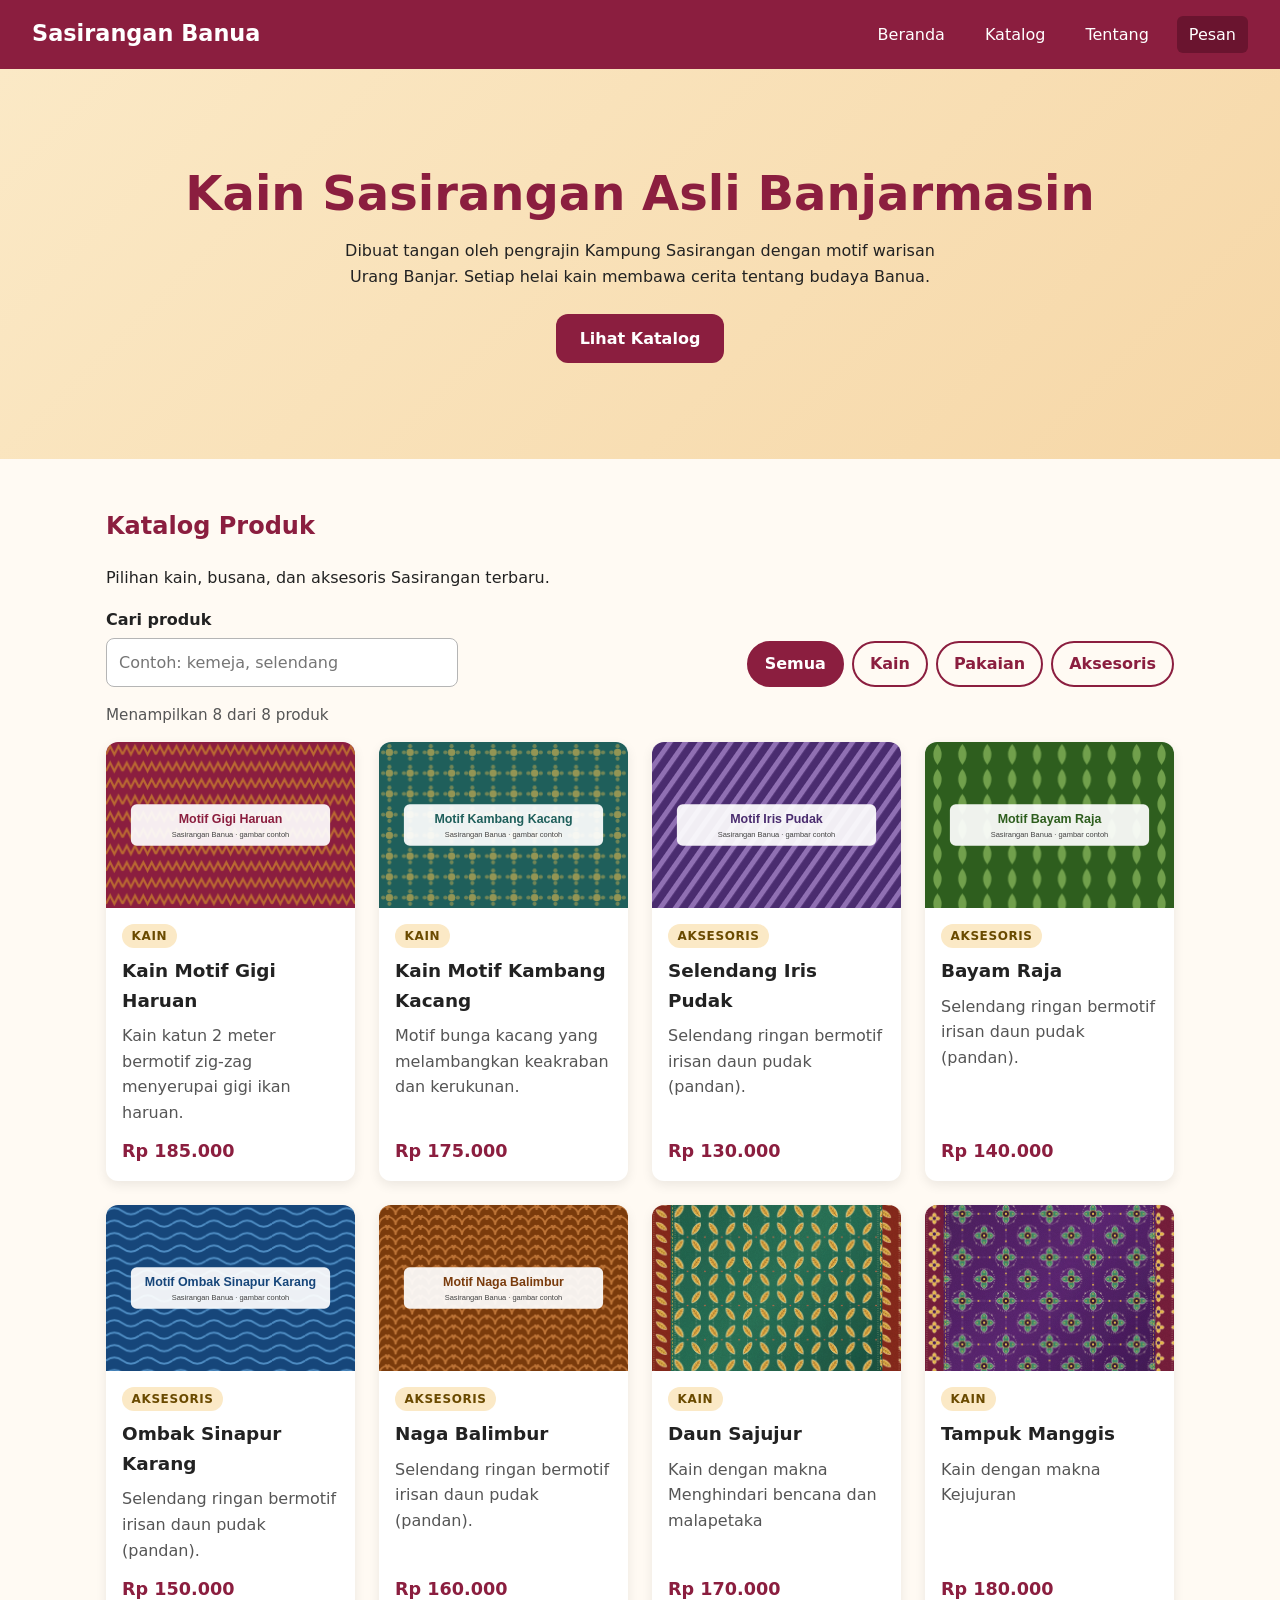
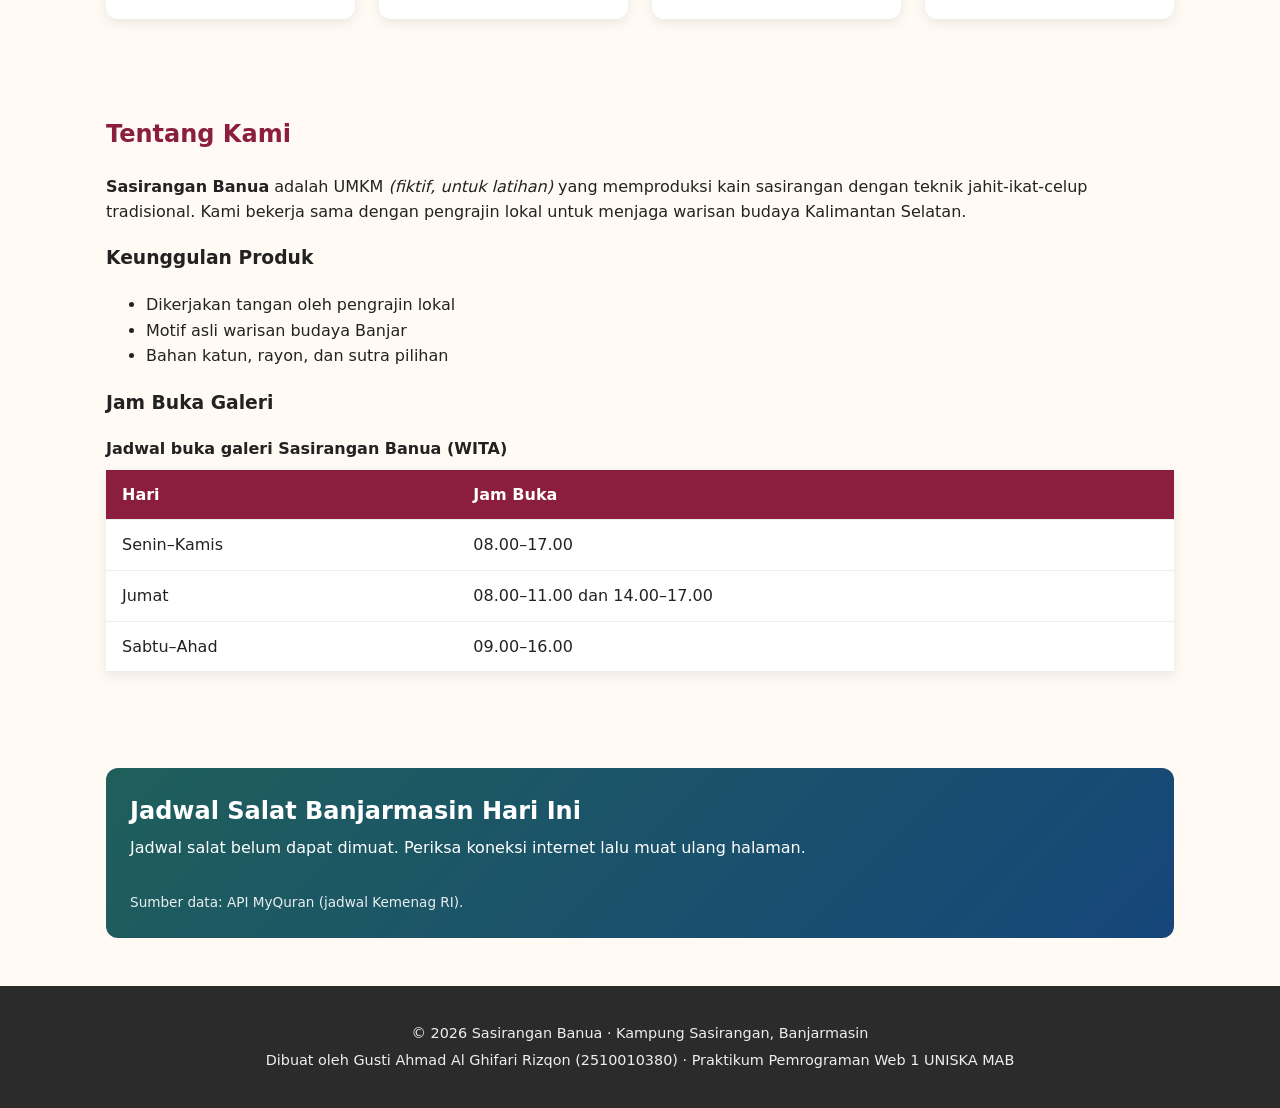
==== commit 181b3f6f: "Pindahkan data katalog ke JSON dan muat dengan fetch dan Tambah widget jadwal salat dari API MyQuran" ====
--- a/index.html
+++ b/index.html
@@ -7,6 +7,7 @@
     <title>Sasirangan Banua | Kain Khas Banjar</title>
     <link rel="stylesheet" href="css/style.css">
     <script src="js/katalog.js" defer></script>
+    <script src="js/jadwal-salat.js" defer></script> 
 </head>
 <body>
 
@@ -93,7 +94,17 @@
         </tr> 
       </tbody> 
     </table> 
-  </section> 
+  </section>
+
+<!-- ========== JADWAL SALAT (data dari API) ========== --> 
+<section class="bagian" id="jadwal"> 
+  <div class="jadwal-salat" id="jadwal-salat"> 
+   <h2>Jadwal Salat Banjarmasin Hari Ini</h2> 
+   <p class="status" aria-live="polite">Memuat jadwal salat...</p> 
+   <ul class="daftar-waktu" hidden></ul> 
+   <p class="sumber">Sumber data: API MyQuran (jadwal Kemenag RI).</p> 
+  </div> 
+</section> 
 </main>
 
     <!-- ========== FOOTER ========== --> 
--- a/css/style.css
+++ b/css/style.css
@@ -312,6 +312,102 @@
     padding: 6rem 2rem; 
   } 
 } 
+
+ /* ---------- 12. Komponen interaktif (Modul 3) ---------- */ 
+ .kontrol-katalog { 
+   display: flex; 
+   flex-direction: column; 
+   gap: 1rem; 
+   margin-bottom: 1rem; 
+ } 
+  
+ .filter { 
+   display: flex; 
+   flex-wrap: wrap; 
+   gap: 0.5rem; 
+ } 
+  
+ .tombol-filter { 
+   padding: 0.5rem 1rem; 
+   border: 2px solid var(--warna-utama); 
+   border-radius: 999px; 
+   background-color: transparent; 
+   color: var(--warna-utama); 
+   font: inherit; 
+   font-weight: 600; 
+   cursor: pointer; 
+ } 
+  
+ .tombol-filter:hover, 
+ .tombol-filter.aktif { 
+   background-color: var(--warna-utama); 
+   color: #ffffff; 
+ } 
+  
+ .info-jumlah { 
+   color: var(--warna-teks-lembut); 
+   font-size: 0.95rem; 
+ } 
+  
+ .label-kategori { 
+   align-self: flex-start; 
+   margin-bottom: 0.5rem; 
+   padding: 0.15rem 0.6rem; 
+   border-radius: 999px; 
+   background-color: var(--warna-krem); 
+   color: #6a4a00; 
+   font-size: 0.75rem; 
+   font-weight: 700; 
+   letter-spacing: 0.05em; 
+   text-transform: uppercase; 
+ } 
+  
+ .pesan-error { 
+   margin: 0; 
+   color: #b00020; 
+   font-size: 0.9rem; 
+ } 
+  
+ .pesan-error:empty { 
+   display: none;                 /* sembunyikan jika belum ada pesan */ 
+ } 
+  
+ [aria-invalid="true"] { 
+   border-color: #b00020; 
+   background-color: #fff5f6; 
+ } 
+  
+ .hasil-pesan { 
+   max-width: 40rem; 
+   margin-top: 2rem; 
+   padding: 1.5rem; 
+   border-left: 6px solid var(--warna-aksen); 
+   border-radius: var(--radius); 
+   background-color: var(--warna-kartu); 
+   box-shadow: var(--bayangan); 
+ } 
+  
+ .hasil-pesan h2 { 
+   margin-top: 0; 
+ } 
+  
+ .hasil-pesan pre { 
+   white-space: pre-wrap; 
+   font-family: inherit; 
+ } 
+  
+ @media (min-width: 768px) { 
+   .kontrol-katalog { 
+     flex-direction: row; 
+     align-items: flex-end; 
+     justify-content: space-between; 
+   } 
+  
+   .kontrol-katalog .kolom { 
+     flex: 1; 
+     max-width: 22rem; 
+   } 
+ } 
  
 /* Hormati pengguna yang tidak ingin banyak animasi */ 
 @media (prefers-reduced-motion: reduce) { 
@@ -322,4 +418,49 @@
   * { 
     transition: none !important; 
   } 
+}
+
+/* ---------- 13. Widget jadwal salat (Modul 4) ---------- */ 
+.jadwal-salat { 
+  padding: 1.5rem; 
+  border-radius: var(--radius); 
+  background: linear-gradient(135deg, #1f5f5b, #16467a); 
+  color: #ffffff; 
+} 
+ 
+.jadwal-salat h2 { 
+  margin: 0 0 0.25rem; 
+  color: #ffffff; 
+} 
+ 
+.jadwal-salat .status { 
+  margin: 0 0 1rem; 
+} 
+ 
+.daftar-waktu { 
+  display: grid; 
+  grid-template-columns: repeat(auto-fit, minmax(110px, 1fr)); 
+  gap: 0.75rem; 
+  margin: 0; 
+  padding: 0; 
+  list-style: none; 
+} 
+ 
+.daftar-waktu li { 
+  display: flex; 
+  flex-direction: column; 
+  align-items: center; 
+  padding: 0.75rem; 
+  border-radius: 10px; 
+  background-color: rgba(255, 255, 255, 0.15); 
+} 
+ 
+.daftar-waktu strong { 
+  font-size: 1.4rem; 
+} 
+ 
+.jadwal-salat .sumber { 
+  margin: 1rem 0 0; 
+  font-size: 0.85rem; 
+  opacity: 0.9; 
 } 
